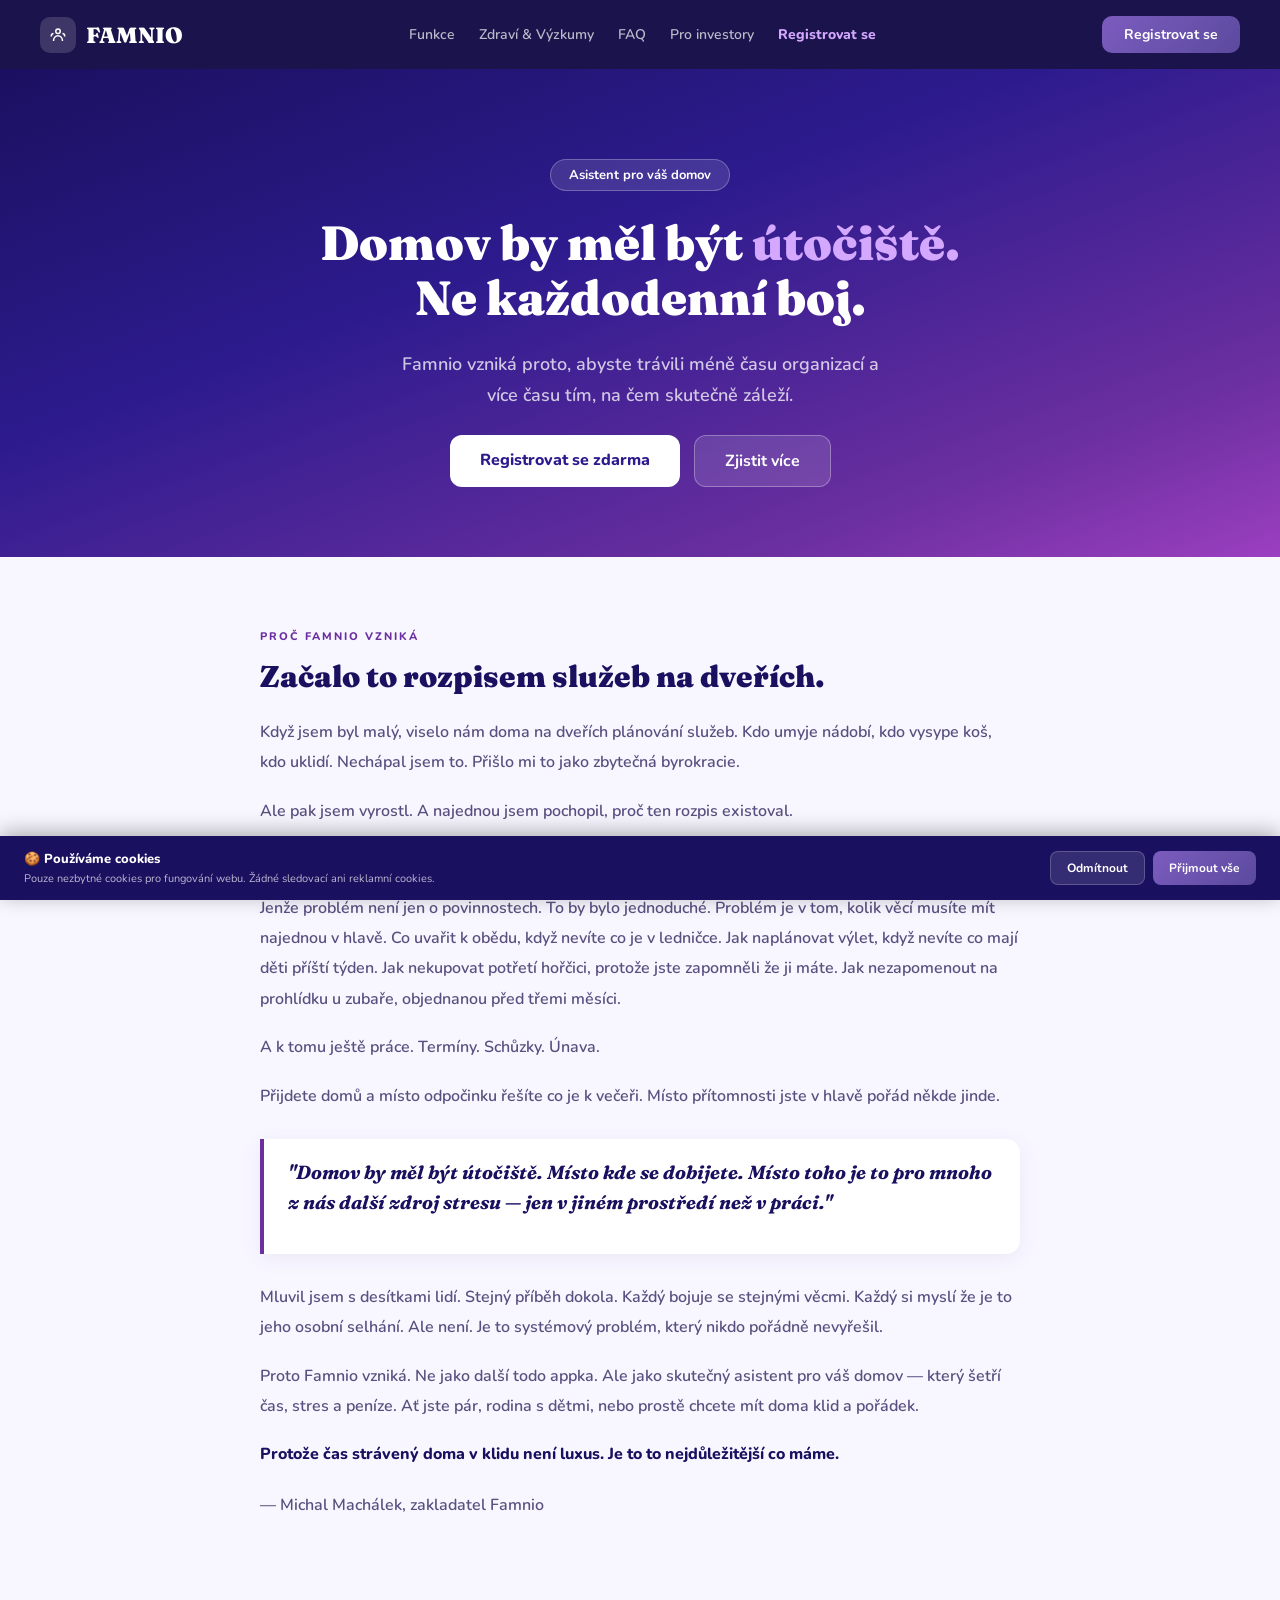
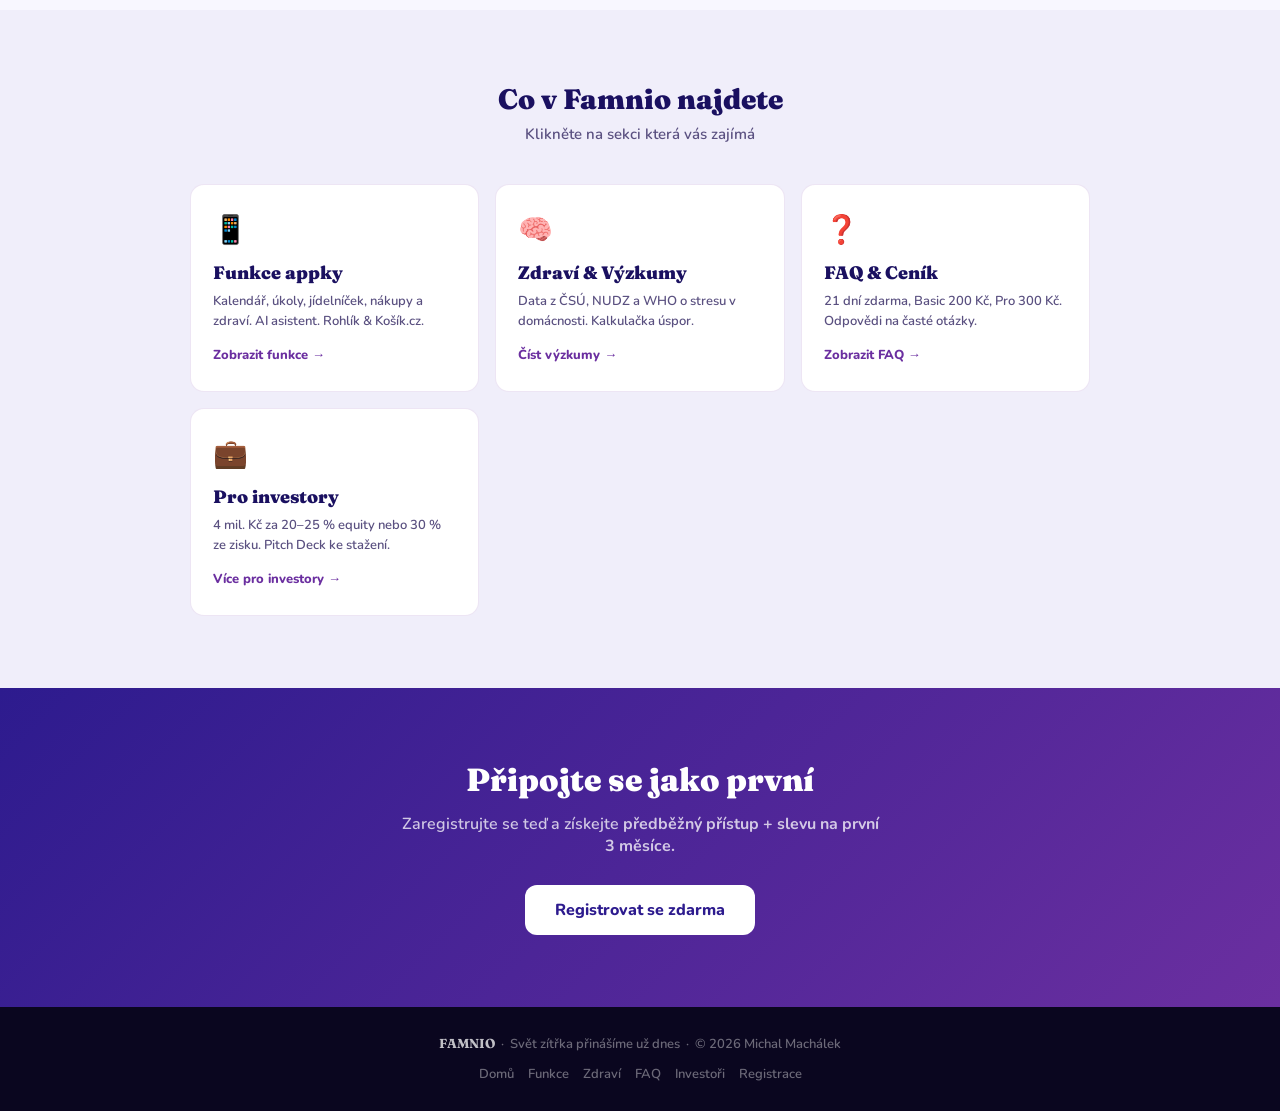
==== index.html @ d3c199a1 "Kompletní web Famnio" ====
<!DOCTYPE html>
<html lang="cs">
<head>
<meta charset="UTF-8"><meta name="viewport" content="width=device-width, initial-scale=1.0">
<title>Famnio – Asistent pro váš domov</title>
<meta name="description" content="Famnio je asistent pro váš domov. Kalendář, úkoly, jídelníček, nákupy a zdraví na jednom místě.">
<link rel="preconnect" href="https://fonts.googleapis.com">
<link href="https://fonts.googleapis.com/css2?family=Fraunces:wght@700;900&family=Nunito:wght@600;700;800&display=swap" rel="stylesheet">
<link rel="stylesheet" href="style.css">
</head>
<body>
<nav>
  <a class="nlogo" href="index.html"><div class="nicon"><svg width="18" height="18" viewBox="0 0 24 24" fill="none" stroke="white" stroke-width="2"><circle cx="12" cy="7" r="3"/><path d="M6 20c0-4 2.7-7 6-7s6 3 6 7"/><path d="M3 14c0-2.5 1.5-4 3-4"/><path d="M21 14c0-2.5-1.5-4-3-4"/></svg></div>FAMNIO</a>
  <div class="nlinks">
    <a href="funkce.html">Funkce</a>
    <a href="zdravi.html">Zdraví & Výzkumy</a>
    <a href="faq.html">FAQ</a>
    <a href="investori.html">Pro investory</a>
    <a href="registrace.html" class="nav-reg">Registrovat se</a>
  </div>
  <a href="registrace.html" class="nbtn">Registrovat se</a>
  <div class="hamburger" onclick="toggleMenu()"><span></span><span></span><span></span></div>
</nav>
<div class="mobile-menu" id="mobileMenu">
  <a href="funkce.html" onclick="toggleMenu()">Funkce</a>
  <a href="zdravi.html" onclick="toggleMenu()">Zdraví & Výzkumy</a>
  <a href="faq.html" onclick="toggleMenu()">FAQ</a>
  <a href="investori.html" onclick="toggleMenu()">Pro investory</a>
  <a href="registrace.html" onclick="toggleMenu()" class="nav-reg">Registrovat se →</a>
</div>

<div class="hero">
  <span class="hbadge">Asistent pro váš domov</span>
  <h1>Domov by měl být <span>útočiště.</span> Ne každodenní boj.</h1>
  <p>Famnio vzniká proto, abyste trávili méně času organizací a více času tím, na čem skutečně záleží.</p>
  <div class="hbtns">
    <a href="registrace.html" class="bp">Registrovat se zdarma</a>
    <a href="funkce.html" class="bs">Zjistit více</a>
  </div>
</div>

<div class="sec">
  <div class="in">
    <div class="lbl">Proč Famnio vzniká</div>
    <h2 class="h2">Začalo to rozpisem služeb na dveřích.</h2>
    <div class="stxt">
      <p>Když jsem byl malý, viselo nám doma na dveřích plánování služeb. Kdo umyje nádobí, kdo vysype koš, kdo uklidí. Nechápal jsem to. Přišlo mi to jako zbytečná byrokracie.</p>
      <p>Ale pak jsem vyrostl. A najednou jsem pochopil, proč ten rozpis existoval.</p>
      <p><strong>Domácnost prostě nefunguje sama od sebe.</strong></p>
      <p>Jenže problém není jen o povinnostech. To by bylo jednoduché. Problém je v tom, kolik věcí musíte mít najednou v hlavě. Co uvařit k obědu, když nevíte co je v ledničce. Jak naplánovat výlet, když nevíte co mají děti příští týden. Jak nekupovat potřetí hořčici, protože jste zapomněli že ji máte. Jak nezapomenout na prohlídku u zubaře, objednanou před třemi měsíci.</p>
      <p>A k tomu ještě práce. Termíny. Schůzky. Únava.</p>
      <p>Přijdete domů a místo odpočinku řešíte co je k večeři. Místo přítomnosti jste v hlavě pořád někde jinde.</p>
      <div class="qblock"><p>"Domov by měl být útočiště. Místo kde se dobijete. Místo toho je to pro mnoho z nás další zdroj stresu — jen v jiném prostředí než v práci."</p></div>
      <p>Mluvil jsem s desítkami lidí. Stejný příběh dokola. Každý bojuje se stejnými věcmi. Každý si myslí že je to jeho osobní selhání. Ale není. Je to systémový problém, který nikdo pořádně nevyřešil.</p>
      <p>Proto Famnio vzniká. Ne jako další todo appka. Ale jako skutečný asistent pro váš domov — který šetří čas, stres a peníze. Ať jste pár, rodina s dětmi, nebo prostě chcete mít doma klid a pořádek.</p>
      <p><strong>Protože čas strávený doma v klidu není luxus. Je to to nejdůležitější co máme.</strong></p>
      <p class="author">— Michal Machálek, zakladatel Famnio</p>
    </div>
  </div>
</div>

<div class="sec2">
  <h2 class="h2c">Co v Famnio najdete</h2>
  <p class="sub">Klikněte na sekci která vás zajímá</p>
  <div class="cgrid">
    <a href="funkce.html" class="ccard"><div class="cicon">📱</div><h3>Funkce appky</h3><p>Kalendář, úkoly, jídelníček, nákupy a zdraví. AI asistent. Rohlík & Košík.cz.</p><span class="clink">Zobrazit funkce →</span></a>
    <a href="zdravi.html" class="ccard"><div class="cicon">🧠</div><h3>Zdraví & Výzkumy</h3><p>Data z ČSÚ, NUDZ a WHO o stresu v domácnosti. Kalkulačka úspor.</p><span class="clink">Číst výzkumy →</span></a>
    <a href="faq.html" class="ccard"><div class="cicon">❓</div><h3>FAQ & Ceník</h3><p>21 dní zdarma, Basic 200 Kč, Pro 300 Kč. Odpovědi na časté otázky.</p><span class="clink">Zobrazit FAQ →</span></a>
    <a href="investori.html" class="ccard"><div class="cicon">💼</div><h3>Pro investory</h3><p>4 mil. Kč za 20–25 % equity nebo 30 % ze zisku. Pitch Deck ke stažení.</p><span class="clink">Více pro investory →</span></a>
  </div>
</div>

<div class="cta">
  <h2>Připojte se jako první</h2>
  <p>Zaregistrujte se teď a získejte <strong>předběžný přístup + slevu na první 3 měsíce.</strong></p>
  <a href="registrace.html" class="bp">Registrovat se zdarma</a>
</div>

<footer>
  <strong>FAMNIO</strong> &nbsp;·&nbsp; Svět zítřka přinášíme už dnes &nbsp;·&nbsp; © 2026 Michal Machálek<br>
  <div class="flinks">
    <a href="index.html">Domů</a><a href="funkce.html">Funkce</a><a href="zdravi.html">Zdraví</a><a href="faq.html">FAQ</a><a href="investori.html">Investoři</a><a href="registrace.html">Registrace</a>
  </div>
</footer>

<div class="cookie" id="cookie">
  <div class="cookie-text"><h4>🍪 Používáme cookies</h4><p>Pouze nezbytné cookies pro fungování webu. Žádné sledovací ani reklamní cookies.</p></div>
  <div class="cookie-btns"><button class="cbtn1" onclick="hideCookie()">Odmítnout</button><button class="cbtn2" onclick="hideCookie()">Přijmout vše</button></div>
</div>
<script>
function toggleMenu(){document.getElementById('mobileMenu').classList.toggle('open');}
function hideCookie(){document.getElementById('cookie').style.display='none';}
</script>
</body>
</html>
---- style.css ----
:root{--p:#6b2fa0;--pm:#2d1b8e;--pd:#1a1060;--bg:#f8f7ff;--bg2:#f0eefa;--t:#1a1060;--ts:#5a5080;--b:rgba(107,47,160,0.12);--r:14px;}
*{box-sizing:border-box;margin:0;padding:0;}
html{scroll-behavior:smooth;}
body{font-family:'Nunito',sans-serif;background:var(--bg);color:var(--t);}

/* NAV */
nav{display:flex;align-items:center;justify-content:space-between;padding:16px 40px;background:rgba(20,12,70,0.97);position:sticky;top:0;z-index:100;}
.nlogo{display:flex;align-items:center;gap:10px;color:#fff;font-family:'Fraunces',serif;font-size:22px;font-weight:900;text-decoration:none;}
.nicon{width:36px;height:36px;background:rgba(255,255,255,0.15);border-radius:10px;display:flex;align-items:center;justify-content:center;}
.nlinks{display:flex;gap:24px;}
.nlinks a{color:rgba(255,255,255,0.7);font-size:14px;font-weight:600;text-decoration:none;transition:color 0.2s;}
.nlinks a:hover,.nlinks a.active{color:#fff;}
.nlinks a.nav-reg{color:#d4a8ff;font-weight:800;}
.nbtn{background:linear-gradient(135deg,#7c5cbf,#5b4a9e);color:#fff;border:none;padding:9px 22px;border-radius:10px;font-size:14px;font-weight:700;cursor:pointer;font-family:'Nunito',sans-serif;text-decoration:none;display:inline-block;}
.hamburger{display:none;flex-direction:column;gap:5px;cursor:pointer;padding:4px;}
.hamburger span{width:24px;height:2px;background:#fff;border-radius:2px;}
.mobile-menu{display:none;position:fixed;top:68px;left:0;right:0;background:rgba(20,12,70,0.98);padding:20px 24px;z-index:99;flex-direction:column;gap:14px;}
.mobile-menu a{color:rgba(255,255,255,0.7);font-size:16px;font-weight:600;text-decoration:none;padding:8px 0;border-bottom:1px solid rgba(255,255,255,0.08);}
.mobile-menu.open{display:flex;}

/* HERO */
.hero{background:linear-gradient(160deg,#1a1060 0%,#2d1b8e 40%,#6b2fa0 80%,#9b3fc0 100%);color:#fff;padding:90px 40px 70px;text-align:center;display:flex;flex-direction:column;align-items:center;gap:24px;}
.hbadge{background:rgba(255,255,255,0.12);border:1px solid rgba(255,255,255,0.25);border-radius:20px;padding:6px 18px;font-size:13px;font-weight:700;}
.hero h1{font-family:'Fraunces',serif;font-size:48px;font-weight:900;line-height:1.15;max-width:640px;}
.hero h1 span{color:#d4a8ff;}
.hero p{font-size:18px;color:rgba(255,255,255,0.75);max-width:500px;line-height:1.7;font-weight:600;}
.hbtns{display:flex;gap:14px;flex-wrap:wrap;justify-content:center;}
.bp{background:#fff;color:var(--pm);border:none;padding:14px 30px;border-radius:12px;font-size:16px;font-weight:800;cursor:pointer;font-family:'Nunito',sans-serif;text-decoration:none;display:inline-block;}
.bs{background:rgba(255,255,255,0.12);color:#fff;border:1px solid rgba(255,255,255,0.3);padding:14px 30px;border-radius:12px;font-size:16px;font-weight:700;font-family:'Nunito',sans-serif;text-decoration:none;display:inline-block;}

/* PAGE HERO */
.phero{background:linear-gradient(160deg,var(--pd),var(--pm));color:#fff;padding:70px 40px 60px;text-align:center;}
.phero h1{font-family:'Fraunces',serif;font-size:38px;font-weight:900;margin-bottom:14px;}
.phero p{font-size:16px;color:rgba(255,255,255,0.75);max-width:520px;margin:0 auto;line-height:1.7;font-weight:600;}

/* SECTIONS */
.sec{padding:72px 40px;background:var(--bg);}
.sec2{padding:72px 40px;background:var(--bg2);}
.in{max-width:760px;margin:0 auto;}
.lbl{font-size:11px;font-weight:800;color:var(--p);text-transform:uppercase;letter-spacing:2px;margin-bottom:14px;}
.h2{font-family:'Fraunces',serif;font-size:30px;font-weight:900;color:var(--t);margin-bottom:22px;line-height:1.25;}
.h2c{font-family:'Fraunces',serif;font-size:28px;font-weight:900;color:var(--t);text-align:center;margin-bottom:8px;}
.sub{font-size:15px;color:var(--ts);text-align:center;margin-bottom:40px;font-weight:600;}
.stxt p{font-size:16px;color:var(--ts);line-height:1.9;margin-bottom:18px;font-weight:600;}
.stxt strong{color:var(--t);font-weight:800;}
.qblock{border-left:4px solid var(--p);padding:18px 24px;margin:28px 0;background:#fff;border-radius:0 14px 14px 0;box-shadow:0 4px 20px rgba(107,47,160,0.08);}
.qblock p{font-family:'Fraunces',serif;font-size:19px;color:var(--t);line-height:1.6;font-weight:700;font-style:italic;}
.author{font-size:14px;color:var(--p);font-weight:800;margin-top:20px;}

/* CARDS */
.cgrid{display:grid;grid-template-columns:repeat(auto-fit,minmax(220px,1fr));gap:16px;max-width:900px;margin:0 auto;}
.ccard{background:#fff;border-radius:var(--r);padding:26px 22px;text-decoration:none;color:inherit;border:1px solid var(--b);transition:transform 0.2s,box-shadow 0.2s;display:block;}
.ccard:hover{transform:translateY(-3px);box-shadow:0 10px 32px rgba(107,47,160,0.12);}
.cicon{font-size:28px;margin-bottom:12px;}
.ccard h3{font-family:'Fraunces',serif;font-size:18px;font-weight:900;color:var(--t);margin-bottom:8px;}
.ccard p{font-size:13px;color:var(--ts);line-height:1.5;font-weight:600;margin-bottom:12px;}
.clink{font-size:13px;color:var(--p);font-weight:800;}

/* FEATURES */
.fgrid{display:grid;grid-template-columns:repeat(auto-fit,minmax(200px,1fr));gap:16px;margin-bottom:24px;}
.fcard{background:#fff;border-radius:var(--r);padding:22px 18px;border:1px solid var(--b);}
.fcard h3{font-size:15px;font-weight:800;color:var(--t);margin-bottom:8px;}
.fcard p{font-size:13px;color:var(--ts);line-height:1.5;font-weight:600;}

/* STATS */
.sgrid{display:grid;grid-template-columns:repeat(auto-fit,minmax(150px,1fr));gap:14px;margin:24px 0;}
.sbox{background:#fff;border-radius:var(--r);padding:18px;border:1px solid var(--b);}
.snum{font-family:'Fraunces',serif;font-size:26px;font-weight:900;color:var(--p);margin-bottom:4px;}
.slbl{font-size:12px;color:var(--ts);font-weight:600;line-height:1.4;}
.ssrc{font-size:10px;color:#aaa;margin-top:4px;}

/* RESEARCH */
.rcard{background:#fff;border-radius:var(--r);padding:24px;border:1px solid var(--b);margin-bottom:16px;}
.rhead{display:flex;align-items:center;gap:12px;margin-bottom:14px;}
.ricon{font-size:24px;}
.rcard h3{font-size:15px;font-weight:800;color:var(--t);}
.rcard h3 small{font-size:11px;color:var(--ts);display:block;font-weight:600;margin-top:2px;}
.bul{display:flex;gap:7px;align-items:flex-start;margin-bottom:8px;}
.dot{width:5px;height:5px;border-radius:50%;background:var(--p);flex-shrink:0;margin-top:6px;}
.bt{font-size:13px;color:var(--ts);line-height:1.6;font-weight:600;}
.bt strong{color:var(--t);font-weight:800;}
.srcl{font-size:12px;color:var(--p);font-weight:700;text-decoration:none;display:inline-block;margin-top:10px;}
.gbox{background:#E1F5EE;border-radius:10px;padding:14px 18px;margin-top:14px;}
.gbox h4{font-size:13px;font-weight:800;color:#085041;margin-bottom:5px;}
.gbox p{font-size:12px;color:#0F6E56;line-height:1.6;font-weight:600;}
.pbox{background:#EEEDFE;border-radius:10px;padding:14px 18px;margin-top:14px;}
.pbox h4{font-size:13px;font-weight:800;color:#3C3489;margin-bottom:5px;}
.pbox p{font-size:12px;color:#534AB7;line-height:1.6;font-weight:600;}

/* INVEST */
.igrid{display:grid;grid-template-columns:repeat(auto-fit,minmax(160px,1fr));gap:14px;margin-bottom:24px;}
.ibox{background:#fff;border-radius:var(--r);padding:18px;border:1px solid var(--b);}
.inum{font-family:'Fraunces',serif;font-size:22px;font-weight:900;color:var(--p);margin-bottom:4px;}
.ilbl{font-size:12px;color:var(--ts);font-weight:600;}
.icard{background:#fff;border-radius:var(--r);padding:24px;border:1px solid var(--b);margin-bottom:16px;}
.icard h3{font-size:16px;font-weight:800;color:var(--t);margin-bottom:12px;}
.icard ul{list-style:none;display:flex;flex-direction:column;gap:7px;}
.icard li{font-size:13px;color:var(--ts);font-weight:600;display:flex;gap:7px;align-items:flex-start;}
.icard li::before{content:"✦";color:var(--p);flex-shrink:0;}
.hlbox{background:linear-gradient(135deg,rgba(107,47,160,0.08),rgba(45,27,142,0.08));border-radius:var(--r);border-left:4px solid var(--p);padding:20px 24px;margin:20px 0;}
.hlbox p{font-size:15px;color:var(--t);font-weight:700;line-height:1.7;font-style:italic;}
.btable{width:100%;border-collapse:collapse;margin:12px 0;}
.btable tr{border-bottom:1px solid var(--b);}
.btable tr:last-child{border-bottom:2px solid var(--p);}
.btable td{padding:11px 8px;font-size:14px;color:var(--ts);font-weight:600;}
.btable td:last-child{text-align:right;color:var(--t);font-weight:700;}

/* FAQ */
.faq-sec{margin-bottom:36px;}
.faq-lbl{font-size:11px;font-weight:800;color:var(--p);text-transform:uppercase;letter-spacing:2px;margin-bottom:14px;}
.faq-item{background:#fff;border-radius:12px;border:1px solid var(--b);margin-bottom:8px;overflow:hidden;}
.faq-q{padding:16px 20px;display:flex;justify-content:space-between;align-items:center;cursor:pointer;font-size:14px;font-weight:700;color:var(--t);}
.faq-q .plus{font-size:18px;color:var(--p);flex-shrink:0;margin-left:12px;transition:transform 0.2s;}
.faq-a{display:none;padding:0 20px 16px;font-size:14px;color:var(--ts);line-height:1.7;font-weight:600;border-top:1px solid var(--b);}
.faq-a p{padding-top:12px;}

/* INTEGRATION */
.intbox{background:linear-gradient(135deg,#1a1060,#6b2fa0);border-radius:var(--r);padding:28px;color:#fff;margin-top:24px;}
.intbox h3{font-size:17px;font-weight:900;margin-bottom:10px;}
.intbox p{font-size:14px;color:rgba(255,255,255,0.75);margin-bottom:18px;line-height:1.6;font-weight:600;}
.badges{display:flex;gap:12px;flex-wrap:wrap;}
.badge{background:rgba(255,255,255,0.12);border:1px solid rgba(255,255,255,0.2);border-radius:8px;padding:9px 16px;font-size:14px;font-weight:800;color:#fff;display:flex;align-items:center;gap:6px;}
.bdot{width:8px;height:8px;border-radius:50%;background:#7dff9b;display:inline-block;}

/* FORM */
.fform{background:#fff;border-radius:var(--r);padding:32px;border:1px solid var(--b);box-shadow:0 4px 24px rgba(107,47,160,0.08);}
.fform h2{font-family:'Fraunces',serif;font-size:22px;font-weight:900;color:var(--t);margin-bottom:6px;}
.fform .fdesc{font-size:14px;color:var(--ts);font-weight:600;margin-bottom:20px;line-height:1.5;}
.frow{display:grid;grid-template-columns:1fr 1fr;gap:12px;}
.fg{margin-bottom:14px;}
.fg label{display:block;font-size:12px;font-weight:800;color:var(--t);margin-bottom:5px;}
.fg input{width:100%;padding:12px 14px;border:1.5px solid var(--b);border-radius:9px;font-size:14px;font-family:'Nunito',sans-serif;color:var(--t);background:var(--bg);}
.fg input:focus{outline:none;border-color:var(--p);}
.gdprb{background:var(--bg2);border-radius:10px;padding:14px;margin:16px 0;}
.gc{display:flex;gap:8px;align-items:flex-start;margin-bottom:8px;}
.gc:last-child{margin-bottom:0;}
.gc input[type="checkbox"]{width:16px;height:16px;margin-top:2px;flex-shrink:0;accent-color:var(--p);}
.gc label{font-size:12px;color:var(--ts);font-weight:600;line-height:1.4;}
.gc label a{color:var(--p);font-weight:700;text-decoration:none;}
.fsub{background:linear-gradient(135deg,#2d1b8e,#6b2fa0);color:#fff;border:none;padding:14px;border-radius:11px;font-size:15px;font-weight:800;cursor:pointer;font-family:'Nunito',sans-serif;width:100%;margin-top:6px;}
.pnote{font-size:11px;color:var(--ts);text-align:center;margin-top:12px;line-height:1.5;}

/* PLAN CARDS */
.plan-grid{display:grid;grid-template-columns:repeat(auto-fit,minmax(200px,1fr));gap:16px;margin-bottom:24px;}
.plan-card{border-radius:var(--r);padding:22px;border:2px solid var(--b);cursor:pointer;transition:border 0.2s,transform 0.15s;background:#fff;}
.plan-card:hover{transform:translateY(-2px);}
.plan-card.dark{background:linear-gradient(160deg,#1a1060,#6b2fa0);border:2px solid transparent;}
.ptag{font-size:11px;font-weight:800;color:var(--ts);margin-bottom:6px;}
.plan-card.dark .ptag{color:rgba(255,255,255,0.6);}
.pprice{font-family:'Fraunces',serif;font-size:28px;font-weight:900;color:var(--t);margin-bottom:4px;}
.plan-card.dark .pprice{color:#fff;}
.pdesc{font-size:13px;color:var(--ts);font-weight:600;margin-bottom:6px;}
.plan-card.dark .pdesc{color:rgba(255,255,255,0.7);}
.pdiscount{background:#E1F5EE;border-radius:8px;padding:5px 10px;display:inline-block;margin-bottom:12px;}
.pdiscount span{font-size:11px;color:#0F6E56;font-weight:800;}
.plan-card.dark .pdiscount{background:rgba(125,255,155,0.15);}
.plan-card.dark .pdiscount span{color:#7dff9b;}
.plist{list-style:none;display:flex;flex-direction:column;gap:6px;margin-bottom:16px;}
.plist li{font-size:12px;color:var(--ts);font-weight:600;display:flex;gap:6px;align-items:flex-start;}
.plist li.ok::before{content:"✓";color:#0F6E56;font-weight:900;flex-shrink:0;}
.plist li.no{color:#bbb;}
.plist li.no::before{content:"✗";color:#bbb;flex-shrink:0;}
.plan-card.dark .plist li{color:rgba(255,255,255,0.85);}
.plan-card.dark .plist li.ok::before{color:#7dff9b;}
.pbest{position:absolute;top:12px;right:12px;background:#f0a500;color:#fff;font-size:10px;font-weight:800;padding:2px 8px;border-radius:20px;}
.pbtn-w{background:#fff;color:var(--pm);padding:10px;border-radius:9px;font-size:13px;font-weight:800;text-align:center;}
.pbtn-p{background:var(--bg2);color:var(--p);padding:10px;border-radius:9px;font-size:13px;font-weight:800;text-align:center;border:1px solid var(--b);}
.pbtn-t{background:linear-gradient(135deg,#2d1b8e,#6b2fa0);color:#fff;padding:10px;border-radius:9px;font-size:13px;font-weight:800;text-align:center;}

/* EARLY BIRD */
.earlybird{background:linear-gradient(135deg,rgba(240,165,0,0.1),rgba(240,165,0,0.03));border:1px solid #f0a500;border-radius:12px;padding:14px 18px;margin-bottom:20px;display:flex;align-items:center;gap:12px;}
.earlybird-icon{font-size:22px;flex-shrink:0;}
.earlybird h4{font-size:13px;font-weight:800;color:#b37700;margin-bottom:3px;}
.earlybird p{font-size:13px;color:var(--ts);font-weight:600;line-height:1.4;}

/* PLAN SELECT */
.plan-selected{background:var(--bg2);border-radius:12px;padding:12px 18px;margin-bottom:20px;display:flex;align-items:center;justify-content:space-between;}
.plan-selected .name{font-size:15px;font-weight:800;color:var(--t);}
.plan-selected .change{font-size:12px;color:var(--p);font-weight:800;cursor:pointer;}

/* STEPS */
.steps{display:flex;flex-direction:column;gap:0;}
.step{display:flex;gap:18px;padding-bottom:24px;position:relative;}
.step::before{content:'';position:absolute;left:18px;top:38px;bottom:0;width:2px;background:var(--b);}
.step:last-child::before{display:none;}
.step-num{width:38px;height:38px;border-radius:50%;background:linear-gradient(135deg,var(--pm),var(--p));color:#fff;font-size:13px;font-weight:800;display:flex;align-items:center;justify-content:center;flex-shrink:0;}
.step-content h3{font-size:15px;font-weight:800;color:var(--t);margin-bottom:4px;}
.step-content p{font-size:13px;color:var(--ts);font-weight:600;line-height:1.5;}

/* GDPR */
.gdpr-sec{padding:60px 40px;background:var(--bg2);}
.gdpr-content{max-width:760px;margin:0 auto;}
.gdpr-content h2{font-family:'Fraunces',serif;font-size:24px;font-weight:900;color:var(--t);margin-bottom:14px;}
.gdpr-content h3{font-size:15px;font-weight:800;color:var(--t);margin:20px 0 7px;}
.gdpr-content p{font-size:14px;color:var(--ts);line-height:1.7;font-weight:600;margin-bottom:8px;}

/* CTA */
.cta{background:linear-gradient(135deg,var(--pm),var(--p));padding:72px 40px;text-align:center;color:#fff;}
.cta h2{font-family:'Fraunces',serif;font-size:32px;font-weight:900;margin-bottom:14px;}
.cta p{font-size:16px;color:rgba(255,255,255,0.75);margin-bottom:28px;max-width:480px;margin-left:auto;margin-right:auto;font-weight:600;}

/* FOOTER */
footer{background:#0a061f;color:rgba(255,255,255,0.4);padding:28px 40px;text-align:center;font-size:13px;font-weight:600;}
footer strong{color:rgba(255,255,255,0.75);font-family:'Fraunces',serif;}
.flinks{display:flex;gap:14px;justify-content:center;flex-wrap:wrap;margin-top:12px;}
.flinks a{color:rgba(255,255,255,0.4);text-decoration:none;}
.flinks a:hover{color:rgba(255,255,255,0.7);}

/* COOKIE */
.cookie{position:fixed;bottom:0;left:0;right:0;background:#1a1060;color:#fff;padding:14px 24px;z-index:1000;display:flex;align-items:center;justify-content:space-between;flex-wrap:wrap;gap:10px;box-shadow:0 -4px 20px rgba(0,0,0,0.3);}
.cookie-text h4{font-size:13px;font-weight:800;margin-bottom:3px;}
.cookie-text p{font-size:11px;color:rgba(255,255,255,0.7);line-height:1.4;}
.cookie-btns{display:flex;gap:8px;}
.cbtn1{background:rgba(255,255,255,0.12);color:#fff;padding:8px 16px;border-radius:8px;font-size:12px;font-weight:700;cursor:pointer;border:1px solid rgba(255,255,255,0.2);font-family:'Nunito',sans-serif;}
.cbtn2{background:linear-gradient(135deg,#7c5cbf,#5b4a9e);color:#fff;padding:8px 16px;border-radius:8px;font-size:12px;font-weight:700;cursor:pointer;border:none;font-family:'Nunito',sans-serif;}

/* CALC */
.calc-box{background:#fff;border:1px solid var(--b);border-radius:var(--r);padding:24px;}
.range-row{margin-bottom:16px;}
.range-row label{display:flex;justify-content:space-between;margin-bottom:6px;}
.range-row label span:first-child{font-size:13px;font-weight:700;color:var(--t);}
.range-row label span:last-child{font-size:13px;font-weight:800;color:var(--p);}
.range-row input[type=range]{width:100%;}
.result-grid{display:grid;grid-template-columns:repeat(auto-fit,minmax(120px,1fr));gap:10px;margin-top:14px;}
.rbox{background:#E1F5EE;border-radius:10px;padding:12px;}
.rbox .rl{font-size:11px;color:#0F6E56;margin-bottom:3px;font-weight:600;}
.rbox .rv{font-size:16px;font-weight:800;color:#085041;}

@media(max-width:768px){
  nav{padding:14px 20px;}
  .nlinks,.nbtn{display:none;}
  .hamburger{display:flex;}
  .hero{padding:70px 24px 60px;}
  .hero h1{font-size:34px;}
  .phero{padding:50px 24px 40px;}
  .phero h1{font-size:28px;}
  .sec,.sec2,.cta,.gdpr-sec{padding:52px 24px;}
  .frow{grid-template-columns:1fr;}
  .fform{padding:24px;}
}
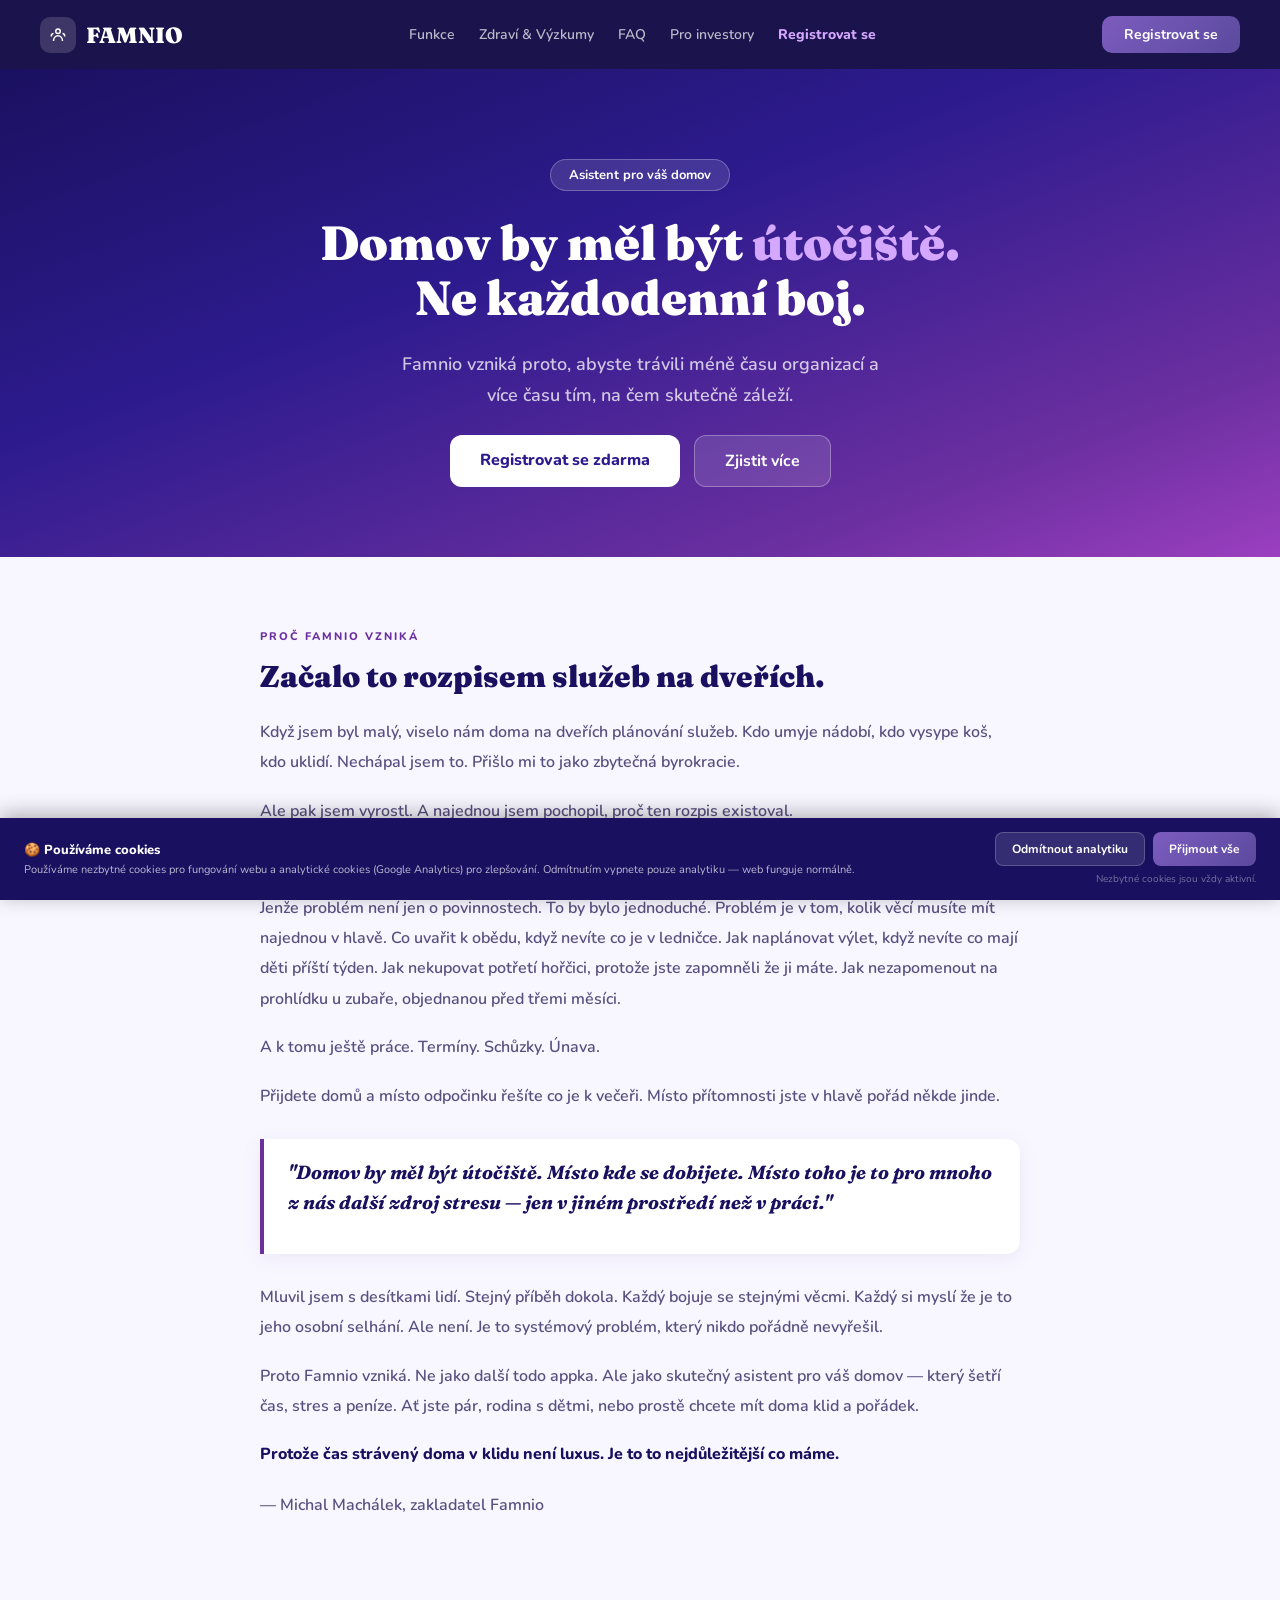
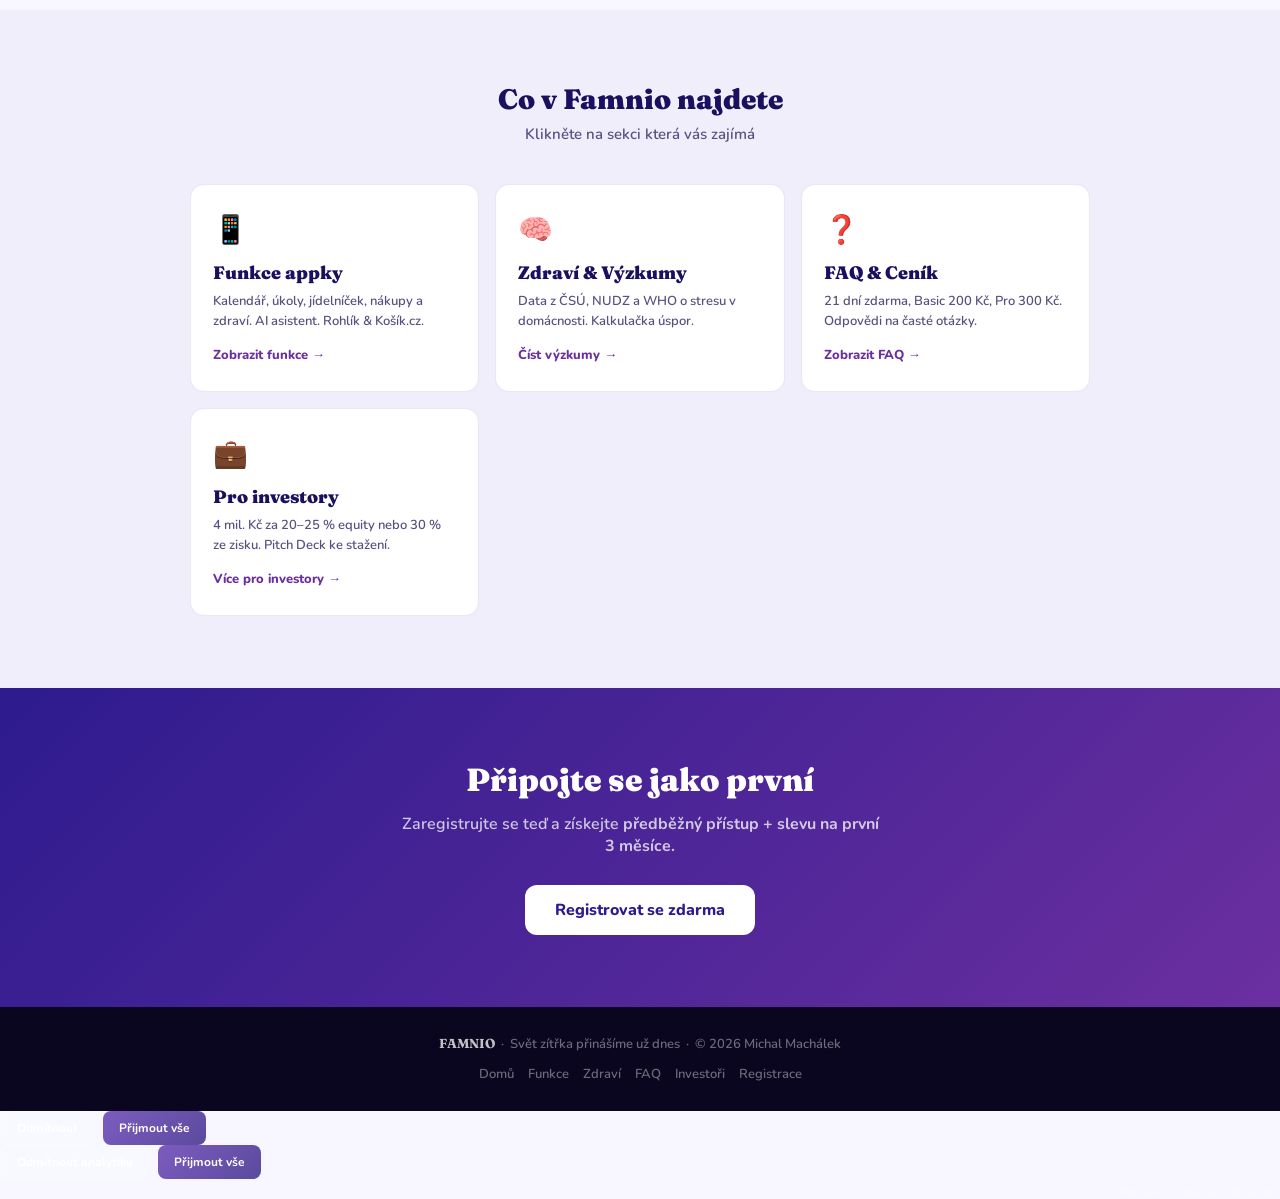
==== commit 420721eb: "Google Analytics + vylepšená cookie lišta" ====
--- a/index.html
+++ b/index.html
@@ -83,13 +83,22 @@
   </div>
 </footer>
 
-<div class="cookie" id="cookie">
-  <div class="cookie-text"><h4>🍪 Používáme cookies</h4><p>Pouze nezbytné cookies pro fungování webu. Žádné sledovací ani reklamní cookies.</p></div>
   <div class="cookie-btns"><button class="cbtn1" onclick="hideCookie()">Odmítnout</button><button class="cbtn2" onclick="hideCookie()">Přijmout vše</button></div>
 </div>
-<script>
-function toggleMenu(){document.getElementById('mobileMenu').classList.toggle('open');}
-function hideCookie(){document.getElementById('cookie').style.display='none';}
-</script>
+<div style="display:flex;flex-direction:column;gap:6px;"><div class="cookie-btns"><button class="cbtn1" onclick="declineCookies()">Odmítnout analytiku</button><button class="cbtn2" onclick="acceptCookies()">Přijmout vše</button></div><p style="font-size:10px;color:rgba(255,255,255,0.4);text-align:right;">Nezbytné cookies jsou vždy aktivní.</p></div></div>
+<div class="cookie" id="cookie">
+  <div class="cookie-text">
+    <h4>🍪 Používáme cookies</h4>
+    <p>Používáme nezbytné cookies pro fungování webu a analytické cookies (Google Analytics) pro zlepšování. Odmítnutím vypnete pouze analytiku — web funguje normálně.</p>
+  </div>
+  <div style="display:flex;flex-direction:column;gap:6px;">
+    <div class="cookie-btns">
+      <button class="cbtn1" onclick="declineCookies()">Odmítnout analytiku</button>
+      <button class="cbtn2" onclick="acceptCookies()">Přijmout vše</button>
+    </div>
+    <p style="font-size:10px;color:rgba(255,255,255,0.4);text-align:right;">Nezbytné cookies jsou vždy aktivní.</p>
+  </div>
+</div>
+<script src="famnio.js"></script>
 </body>
 </html>
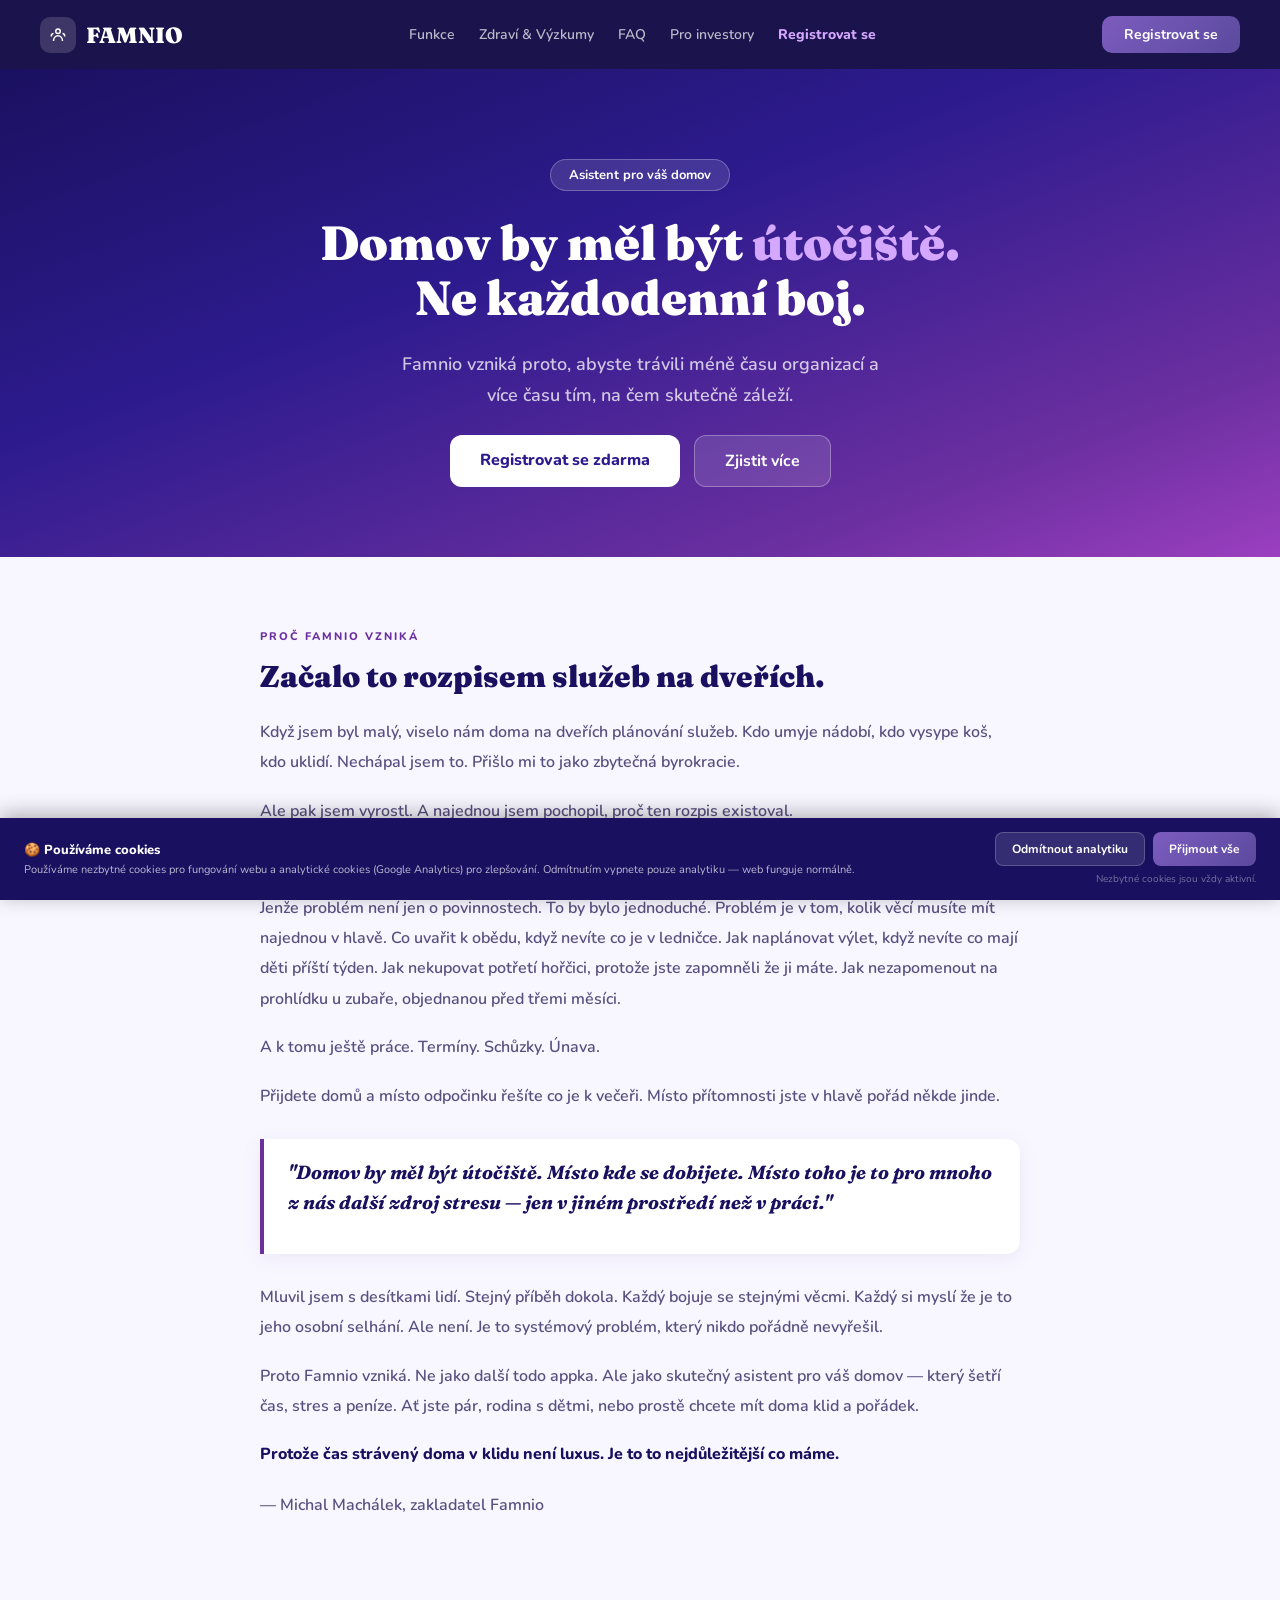
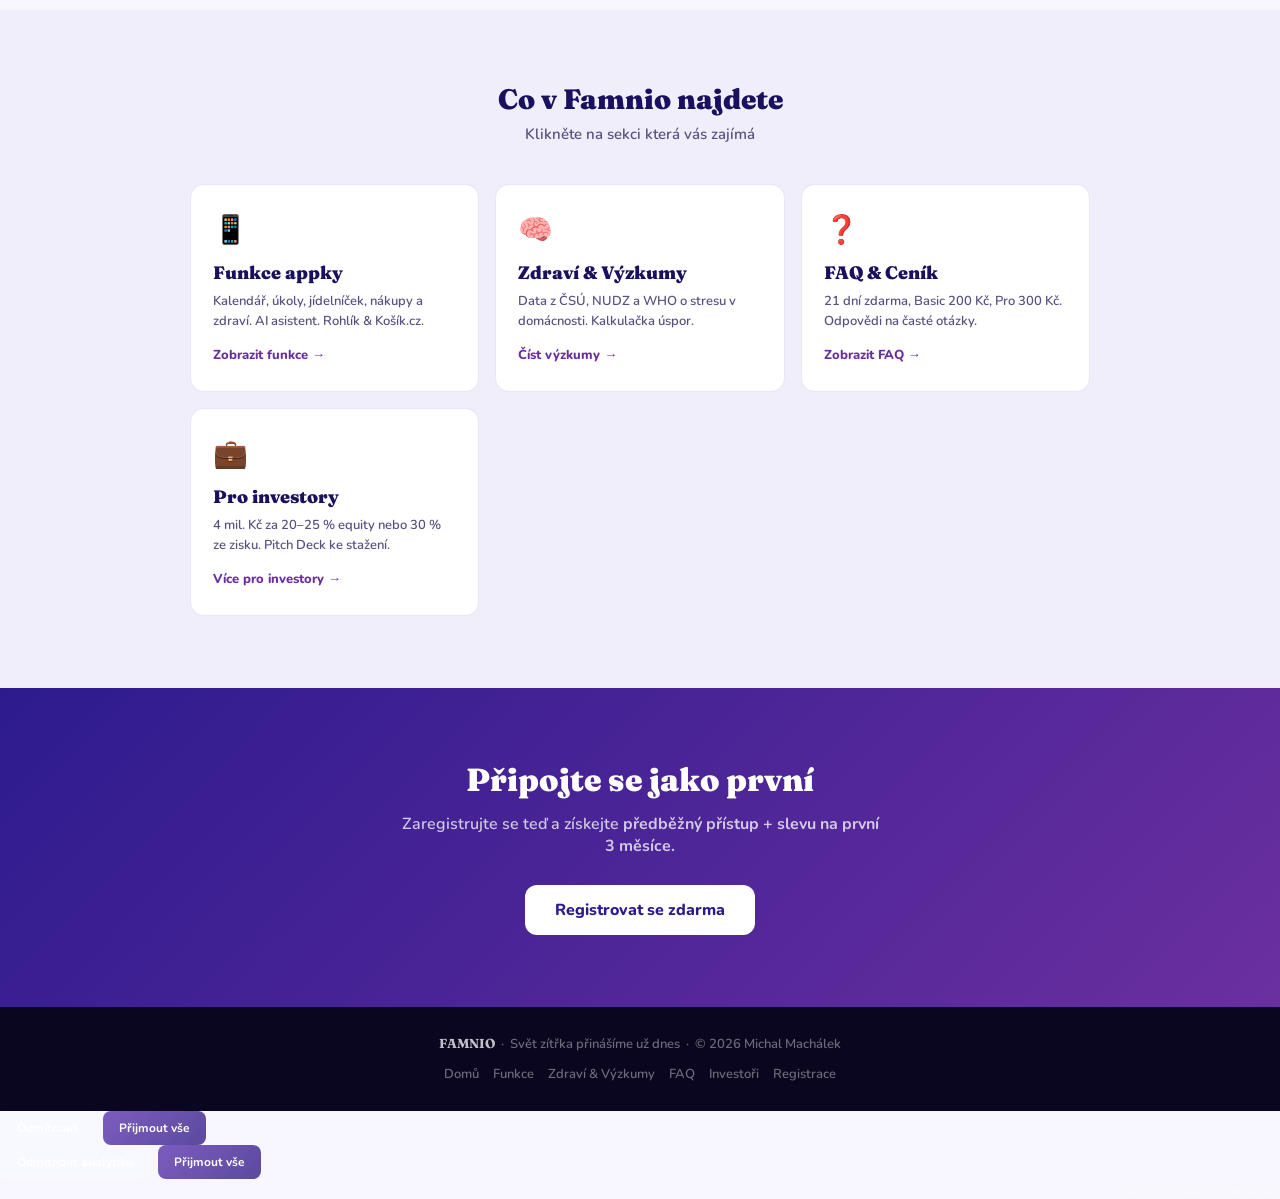
==== commit 7d3b166f: "Zdraví & Výzkumy + plýtvání potravinami" ====
--- a/index.html
+++ b/index.html
@@ -79,7 +79,7 @@
 <footer>
   <strong>FAMNIO</strong> &nbsp;·&nbsp; Svět zítřka přinášíme už dnes &nbsp;·&nbsp; © 2026 Michal Machálek<br>
   <div class="flinks">
-    <a href="index.html">Domů</a><a href="funkce.html">Funkce</a><a href="zdravi.html">Zdraví</a><a href="faq.html">FAQ</a><a href="investori.html">Investoři</a><a href="registrace.html">Registrace</a>
+    <a href="index.html">Domů</a><a href="funkce.html">Funkce</a><a href="zdravi.html">Zdraví & Výzkumy</a><a href="faq.html">FAQ</a><a href="investori.html">Investoři</a><a href="registrace.html">Registrace</a>
   </div>
 </footer>
 
